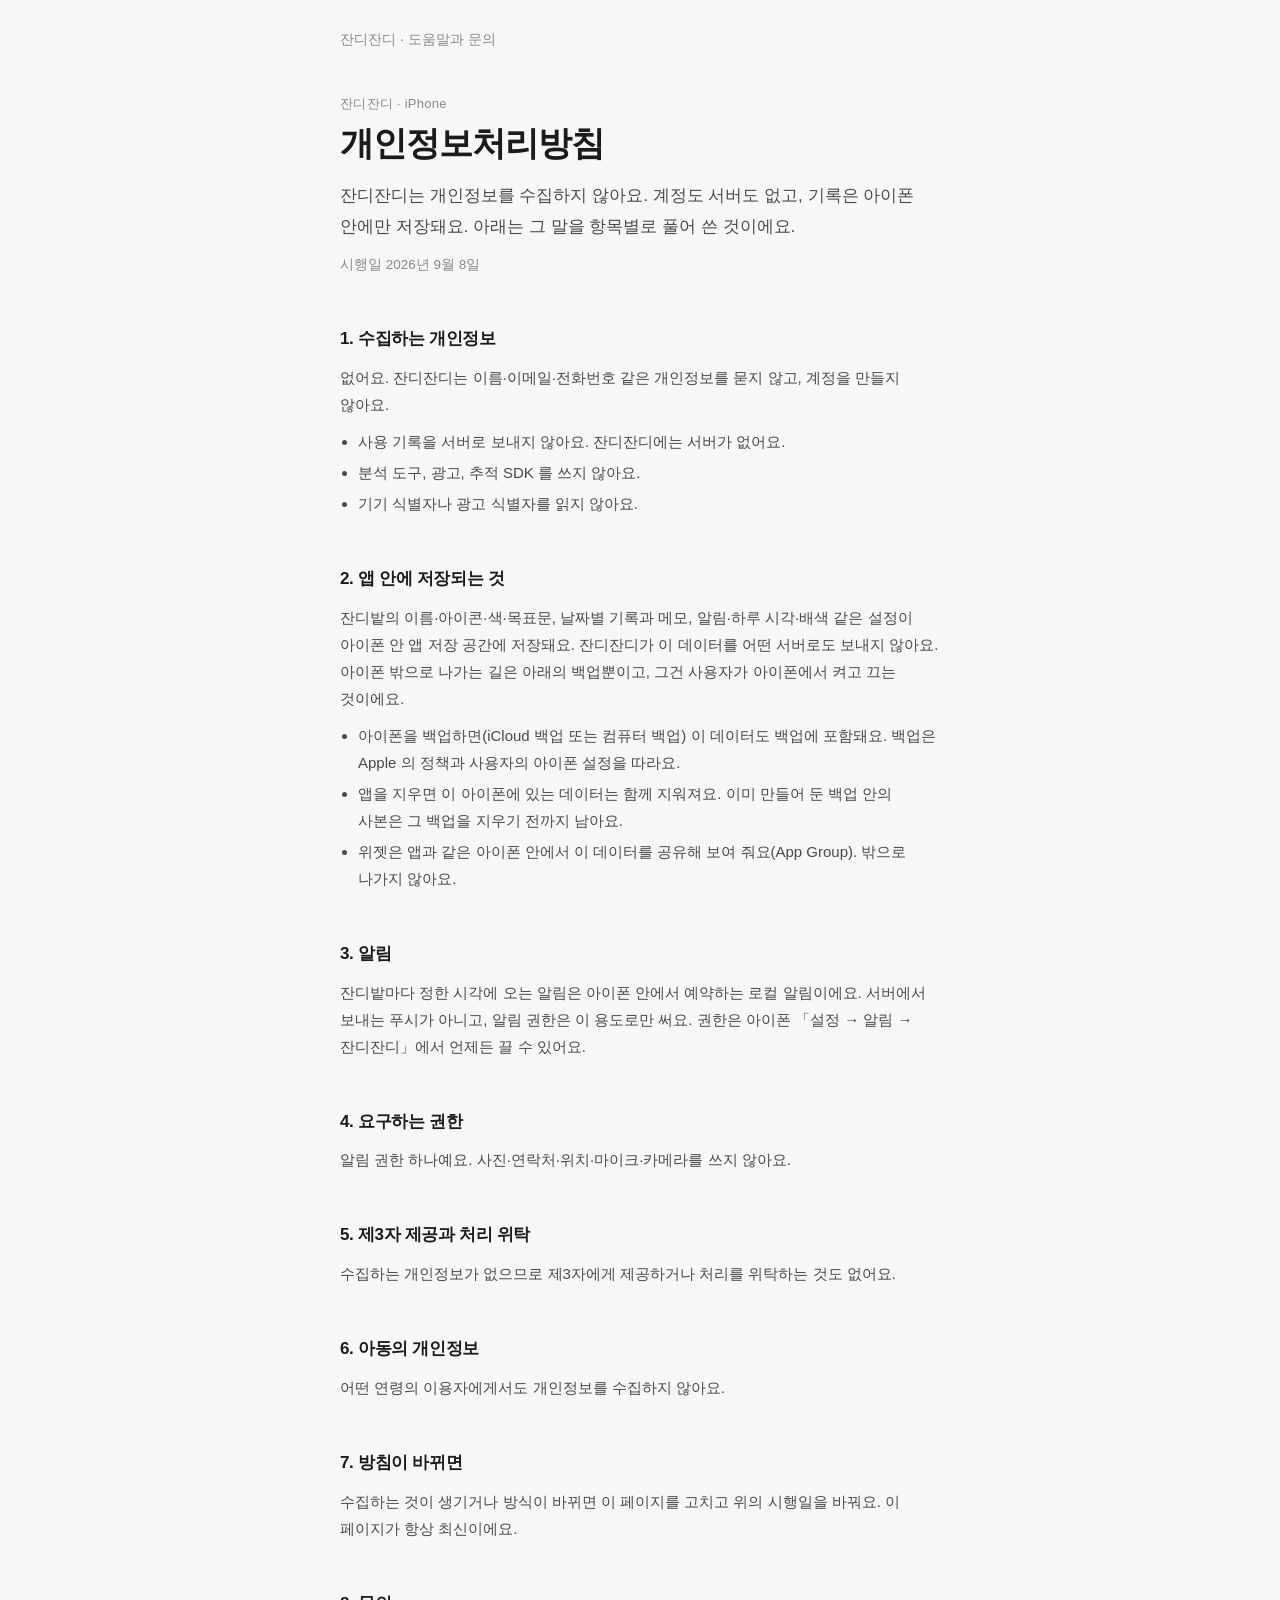
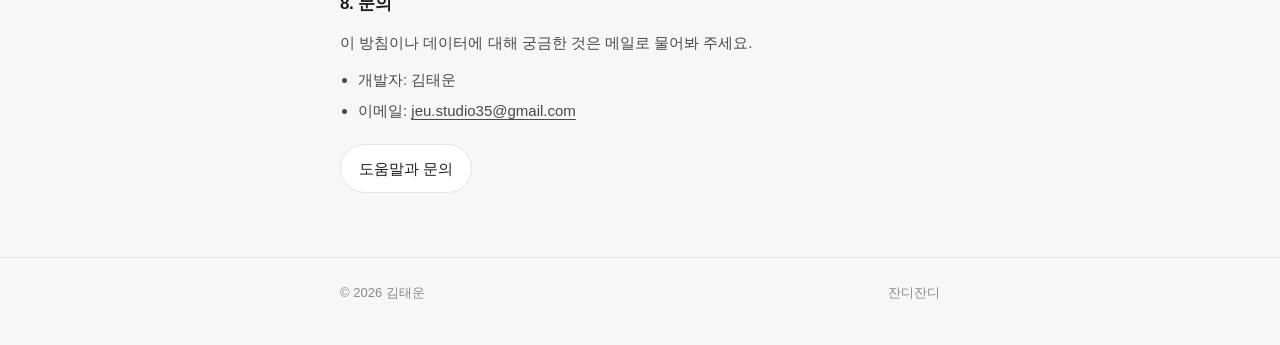
==== privacy/index.html @ 31c65d12 "잔디잔디 도움말·개인정보처리방침 페이지" ====
<!doctype html>
<html lang="ko">
<head>
<meta charset="utf-8">
<meta name="viewport" content="width=device-width, initial-scale=1, viewport-fit=cover">
<title>잔디잔디 — 개인정보처리방침</title>
<meta name="description" content="잔디잔디는 개인정보를 수집하지 않아요. 기록은 아이폰 안에만 저장돼요.">
<meta name="theme-color" content="#f7f7f7" media="(prefers-color-scheme: light)">
<meta name="theme-color" content="#0c0c0d" media="(prefers-color-scheme: dark)">
<!-- App Store Connect 의 「개인정보 처리방침 URL」이 이 주소다. 옮기면 그쪽과 앱의 src/links.ts 도 같이 고쳐야 한다. -->
<link rel="canonical" href="https://dinggi5.github.io/jandijandi-site/privacy/">
<link rel="stylesheet" href="../assets/style.css">
</head>
<body>

<div class="head"><div class="wrap"><a href="../">잔디잔디</a> · <a href="../support/">도움말과 문의</a></div></div>

<main>
  <div class="wrap">
    <p class="label">잔디잔디 · iPhone</p>
    <h1>개인정보처리방침</h1>
    <p class="lead">
      잔디잔디는 개인정보를 수집하지 않아요. 계정도 서버도 없고, 기록은 아이폰 안에만 저장돼요.
      아래는 그 말을 항목별로 풀어 쓴 것이에요.
    </p>
    <p class="date">시행일 2026년 9월 8일</p>

    <h2>1. 수집하는 개인정보</h2>
    <p>없어요. 잔디잔디는 이름·이메일·전화번호 같은 개인정보를 묻지 않고, 계정을 만들지 않아요.</p>
    <ul>
      <li>사용 기록을 서버로 보내지 않아요. 잔디잔디에는 서버가 없어요.</li>
      <li>분석 도구, 광고, 추적 SDK 를 쓰지 않아요.</li>
      <li>기기 식별자나 광고 식별자를 읽지 않아요.</li>
    </ul>

    <h2>2. 앱 안에 저장되는 것</h2>
    <p>잔디밭의 이름·아이콘·색·목표문, 날짜별 기록과 메모, 알림·하루 시각·배색 같은 설정이 아이폰 안 앱 저장 공간에 저장돼요. 잔디잔디가 이 데이터를 어떤 서버로도 보내지 않아요. 아이폰 밖으로 나가는 길은 아래의 백업뿐이고, 그건 사용자가 아이폰에서 켜고 끄는 것이에요.</p>
    <ul>
      <li>아이폰을 백업하면(iCloud 백업 또는 컴퓨터 백업) 이 데이터도 백업에 포함돼요. 백업은 Apple 의 정책과 사용자의 아이폰 설정을 따라요.</li>
      <li>앱을 지우면 이 아이폰에 있는 데이터는 함께 지워져요. 이미 만들어 둔 백업 안의 사본은 그 백업을 지우기 전까지 남아요.</li>
      <li>위젯은 앱과 같은 아이폰 안에서 이 데이터를 공유해 보여 줘요(App Group). 밖으로 나가지 않아요.</li>
    </ul>

    <h2>3. 알림</h2>
    <p>잔디밭마다 정한 시각에 오는 알림은 아이폰 안에서 예약하는 로컬 알림이에요. 서버에서 보내는 푸시가 아니고, 알림 권한은 이 용도로만 써요. 권한은 아이폰 「설정 → 알림 → 잔디잔디」에서 언제든 끌 수 있어요.</p>

    <h2>4. 요구하는 권한</h2>
    <p>알림 권한 하나예요. 사진·연락처·위치·마이크·카메라를 쓰지 않아요.</p>

    <h2>5. 제3자 제공과 처리 위탁</h2>
    <p>수집하는 개인정보가 없으므로 제3자에게 제공하거나 처리를 위탁하는 것도 없어요.</p>

    <h2>6. 아동의 개인정보</h2>
    <p>어떤 연령의 이용자에게서도 개인정보를 수집하지 않아요.</p>

    <h2>7. 방침이 바뀌면</h2>
    <p>수집하는 것이 생기거나 방식이 바뀌면 이 페이지를 고치고 위의 시행일을 바꿔요. 이 페이지가 항상 최신이에요.</p>

    <h2>8. 문의</h2>
    <p>이 방침이나 데이터에 대해 궁금한 것은 메일로 물어봐 주세요.</p>
    <ul>
      <li>개발자: 김태운</li>
      <li>이메일: <a class="u" href="mailto:jeu.studio35@gmail.com?subject=잔디잔디%20개인정보%20문의">jeu.studio35@gmail.com</a></li>
    </ul>
    <a class="btn" href="../support/">도움말과 문의</a>
  </div>
</main>

<footer><div class="wrap"><span>© 2026 김태운</span><a href="../">잔디잔디</a></div></footer>
</body>
</html>
---- assets/style.css ----
/* 잔디잔디 문서 페이지 — 앱과 같은 절제. 서체는 시스템(San Francisco / Apple SD Gothic), 장식 없음. */
:root {
  color-scheme: light dark;
  --bg: #f7f7f7;
  --card: #ffffff;
  --text: #1b1b1b;
  --text-2: #4a4a4a;
  --text-3: #8a8a8a;
  --line: #e4e4e4;
  --app: #1b7d3e;
}
@media (prefers-color-scheme: dark) {
  :root {
    --bg: #0c0c0d;
    --card: #161617;
    --text: #f2f2f2;
    --text-2: #c2c2c2;
    --text-3: #7d7d7d;
    --line: #2a2a2b;
    --app: #45c96b;
  }
}
* { box-sizing: border-box; }
html { -webkit-text-size-adjust: 100%; }
body {
  margin: 0;
  background: var(--bg);
  color: var(--text);
  font-family: -apple-system, BlinkMacSystemFont, "Apple SD Gothic Neo", "Pretendard", "Segoe UI", Roboto, sans-serif;
  line-height: 1.7;
  word-break: keep-all;
  overflow-wrap: anywhere;
}
a { color: inherit; }
.wrap { max-width: 640px; margin: 0 auto; padding: 0 20px; }
.head { padding: 28px 0 0; font-size: 14px; color: var(--text-3); }
.head a { text-decoration: none; }
.head a:hover { text-decoration: underline; text-underline-offset: 3px; }
main { padding: 8px 0 64px; }
.label { margin: 32px 0 0; font-size: 13px; color: var(--text-3); letter-spacing: 0.02em; }
h1 { margin: 6px 0 0; font-size: clamp(26px, 5vw, 34px); font-weight: 700; letter-spacing: -0.03em; line-height: 1.3; }
.lead { margin: 16px 0 0; font-size: 17px; line-height: 1.8; color: var(--text-2); }
.date { margin: 10px 0 0; font-size: 13.5px; color: var(--text-3); }
h2 { margin: 48px 0 0; font-size: 17px; font-weight: 700; letter-spacing: -0.02em; }
h3 { margin: 26px 0 0; font-size: 15.5px; font-weight: 600; letter-spacing: -0.01em; }
p { margin: 10px 0 0; font-size: 15px; line-height: 1.8; color: var(--text-2); }
ul { margin: 10px 0 0; padding-left: 18px; }
li { font-size: 15px; line-height: 1.8; color: var(--text-2); }
li + li { margin-top: 4px; }
.u { text-decoration: underline; text-underline-offset: 3px; }
.btn {
  display: inline-block;
  margin-top: 20px;
  padding: 11px 18px;
  border: 1px solid var(--line);
  border-radius: 999px;
  background: var(--card);
  color: var(--text);
  font-size: 15px;
  font-weight: 500;
  text-decoration: none;
}
.btn:hover { border-color: var(--text-3); }
.fine { font-size: 13.5px; color: var(--text-3); }
.cards { display: grid; gap: 12px; margin-top: 28px; }
.card {
  display: block;
  padding: 18px 20px;
  border: 1px solid var(--line);
  border-radius: 18px;
  background: var(--card);
  text-decoration: none;
}
.card strong { display: block; font-size: 16px; font-weight: 600; letter-spacing: -0.02em; }
.card span { display: block; margin-top: 4px; font-size: 14px; color: var(--text-3); }
footer { padding: 24px 0 40px; border-top: 1px solid var(--line); font-size: 13px; color: var(--text-3); }
footer .wrap { display: flex; justify-content: space-between; gap: 16px; flex-wrap: wrap; }
footer a { text-decoration: none; }
footer a:hover { text-decoration: underline; text-underline-offset: 3px; }
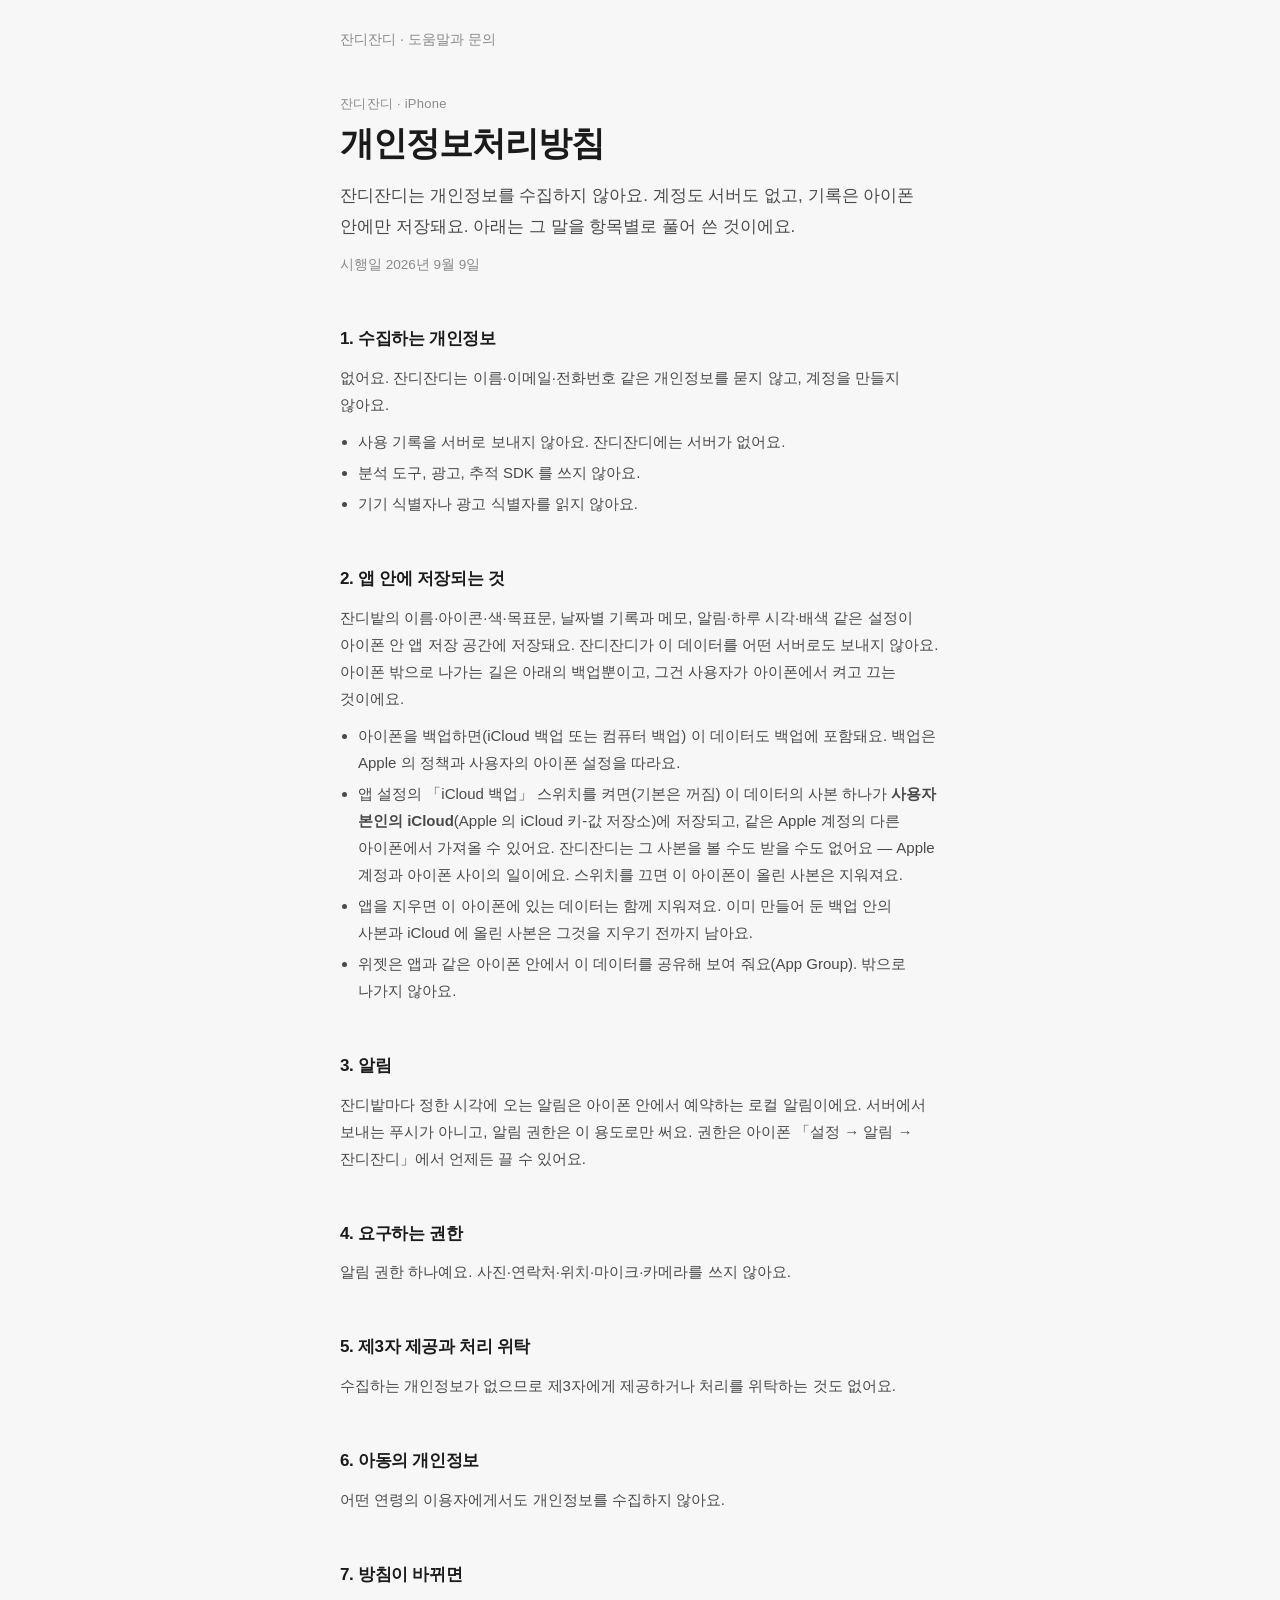
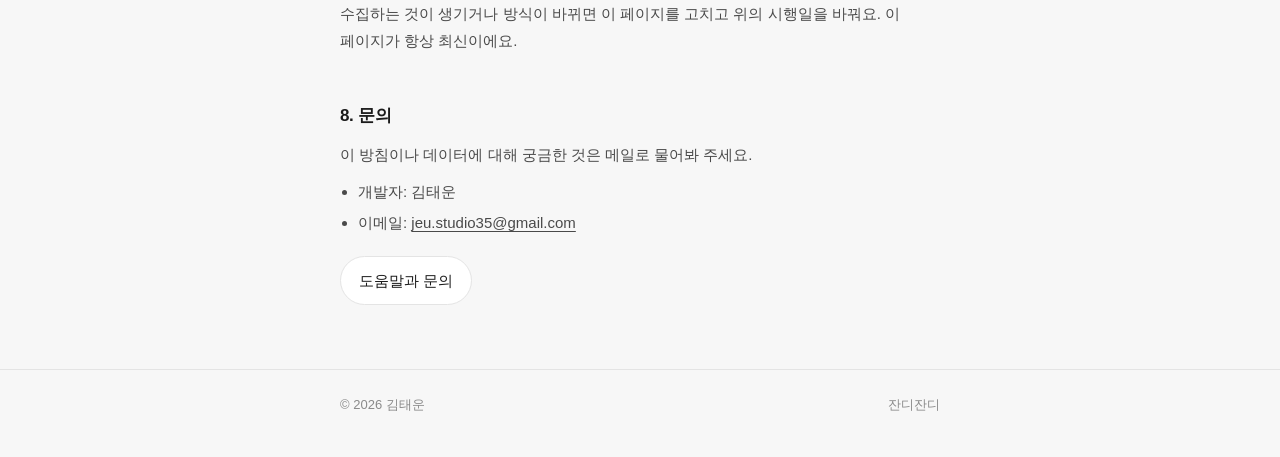
==== commit cd5aec93: "privacy·support: 앱 설정의 「iCloud 백업」 스위치(잔디잔디 1.8) — 사본은 사용자 본인 iCloud 에, 기본 꺼짐, 끄면 삭제" ====
--- a/privacy/index.html
+++ b/privacy/index.html
@@ -23,7 +23,7 @@
       잔디잔디는 개인정보를 수집하지 않아요. 계정도 서버도 없고, 기록은 아이폰 안에만 저장돼요.
       아래는 그 말을 항목별로 풀어 쓴 것이에요.
     </p>
-    <p class="date">시행일 2026년 9월 8일</p>
+    <p class="date">시행일 2026년 9월 9일</p>
 
     <h2>1. 수집하는 개인정보</h2>
     <p>없어요. 잔디잔디는 이름·이메일·전화번호 같은 개인정보를 묻지 않고, 계정을 만들지 않아요.</p>
@@ -37,7 +37,8 @@
     <p>잔디밭의 이름·아이콘·색·목표문, 날짜별 기록과 메모, 알림·하루 시각·배색 같은 설정이 아이폰 안 앱 저장 공간에 저장돼요. 잔디잔디가 이 데이터를 어떤 서버로도 보내지 않아요. 아이폰 밖으로 나가는 길은 아래의 백업뿐이고, 그건 사용자가 아이폰에서 켜고 끄는 것이에요.</p>
     <ul>
       <li>아이폰을 백업하면(iCloud 백업 또는 컴퓨터 백업) 이 데이터도 백업에 포함돼요. 백업은 Apple 의 정책과 사용자의 아이폰 설정을 따라요.</li>
-      <li>앱을 지우면 이 아이폰에 있는 데이터는 함께 지워져요. 이미 만들어 둔 백업 안의 사본은 그 백업을 지우기 전까지 남아요.</li>
+      <li>앱 설정의 「iCloud 백업」 스위치를 켜면(기본은 꺼짐) 이 데이터의 사본 하나가 <strong>사용자 본인의 iCloud</strong>(Apple 의 iCloud 키-값 저장소)에 저장되고, 같은 Apple 계정의 다른 아이폰에서 가져올 수 있어요. 잔디잔디는 그 사본을 볼 수도 받을 수도 없어요 — Apple 계정과 아이폰 사이의 일이에요. 스위치를 끄면 이 아이폰이 올린 사본은 지워져요.</li>
+      <li>앱을 지우면 이 아이폰에 있는 데이터는 함께 지워져요. 이미 만들어 둔 백업 안의 사본과 iCloud 에 올린 사본은 그것을 지우기 전까지 남아요.</li>
       <li>위젯은 앱과 같은 아이폰 안에서 이 데이터를 공유해 보여 줘요(App Group). 밖으로 나가지 않아요.</li>
     </ul>
 
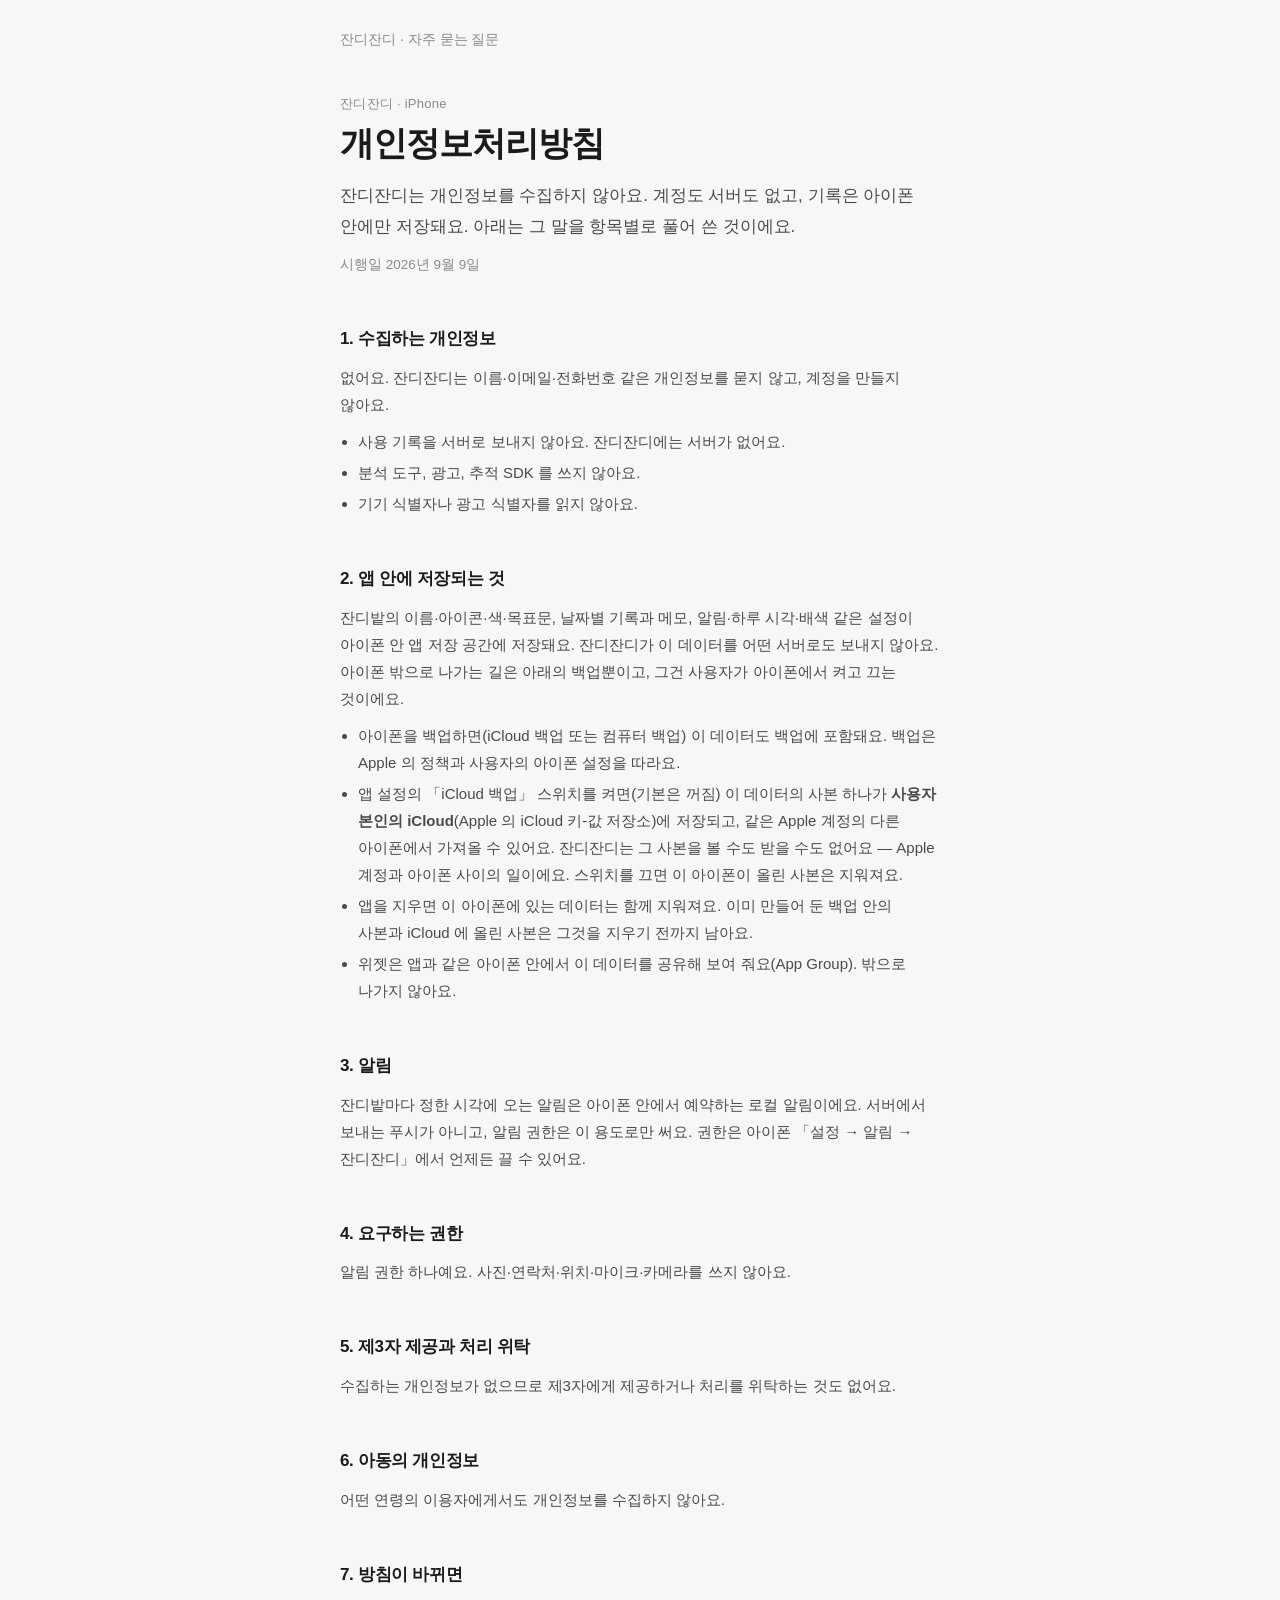
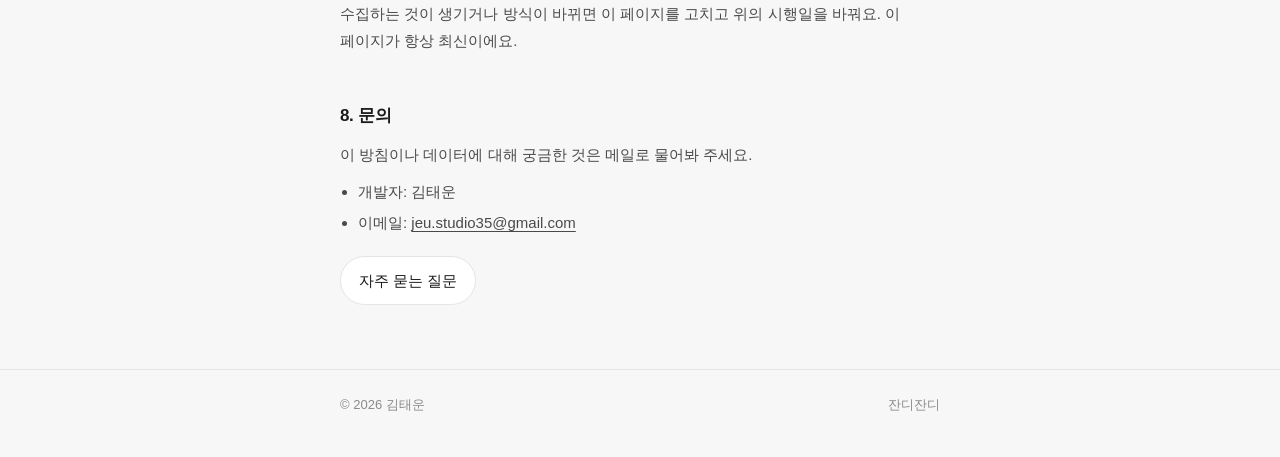
==== commit 6c0159a3: "docs: 도움말과 문의 → 자주 묻는 질문 (잔디잔디 개발 44) 앱 안 바닥글 라벨과 이 페이지 제목은 같은 말이어야 한다(개발 27). 개발 44 에서 앱 라벨이 「자주 묻는" ====
--- a/privacy/index.html
+++ b/privacy/index.html
@@ -13,7 +13,7 @@
 </head>
 <body>
 
-<div class="head"><div class="wrap"><a href="../">잔디잔디</a> · <a href="../support/">도움말과 문의</a></div></div>
+<div class="head"><div class="wrap"><a href="../">잔디잔디</a> · <a href="../support/">자주 묻는 질문</a></div></div>
 
 <main>
   <div class="wrap">
@@ -63,7 +63,7 @@
       <li>개발자: 김태운</li>
       <li>이메일: <a class="u" href="mailto:jeu.studio35@gmail.com?subject=잔디잔디%20개인정보%20문의">jeu.studio35@gmail.com</a></li>
     </ul>
-    <a class="btn" href="../support/">도움말과 문의</a>
+    <a class="btn" href="../support/">자주 묻는 질문</a>
   </div>
 </main>
 
--- a/assets/style.css
+++ b/assets/style.css
@@ -43,6 +43,9 @@
 .date { margin: 10px 0 0; font-size: 13.5px; color: var(--text-3); }
 h2 { margin: 48px 0 0; font-size: 17px; font-weight: 700; letter-spacing: -0.02em; }
 h3 { margin: 26px 0 0; font-size: 15.5px; font-weight: 600; letter-spacing: -0.01em; }
+/* 자주 묻는 질문의 질문 한 줄. h1 아래 바로 h3 를 쓰면 제목 단계가 건너뛰어지므로
+   의미는 h2 로 두고 모양만 h3 를 따른다(문의 h2 와는 크기·간격으로 갈린다). */
+h2.q { margin: 30px 0 0; font-size: 15.5px; font-weight: 600; letter-spacing: -0.01em; }
 p { margin: 10px 0 0; font-size: 15px; line-height: 1.8; color: var(--text-2); }
 ul { margin: 10px 0 0; padding-left: 18px; }
 li { font-size: 15px; line-height: 1.8; color: var(--text-2); }
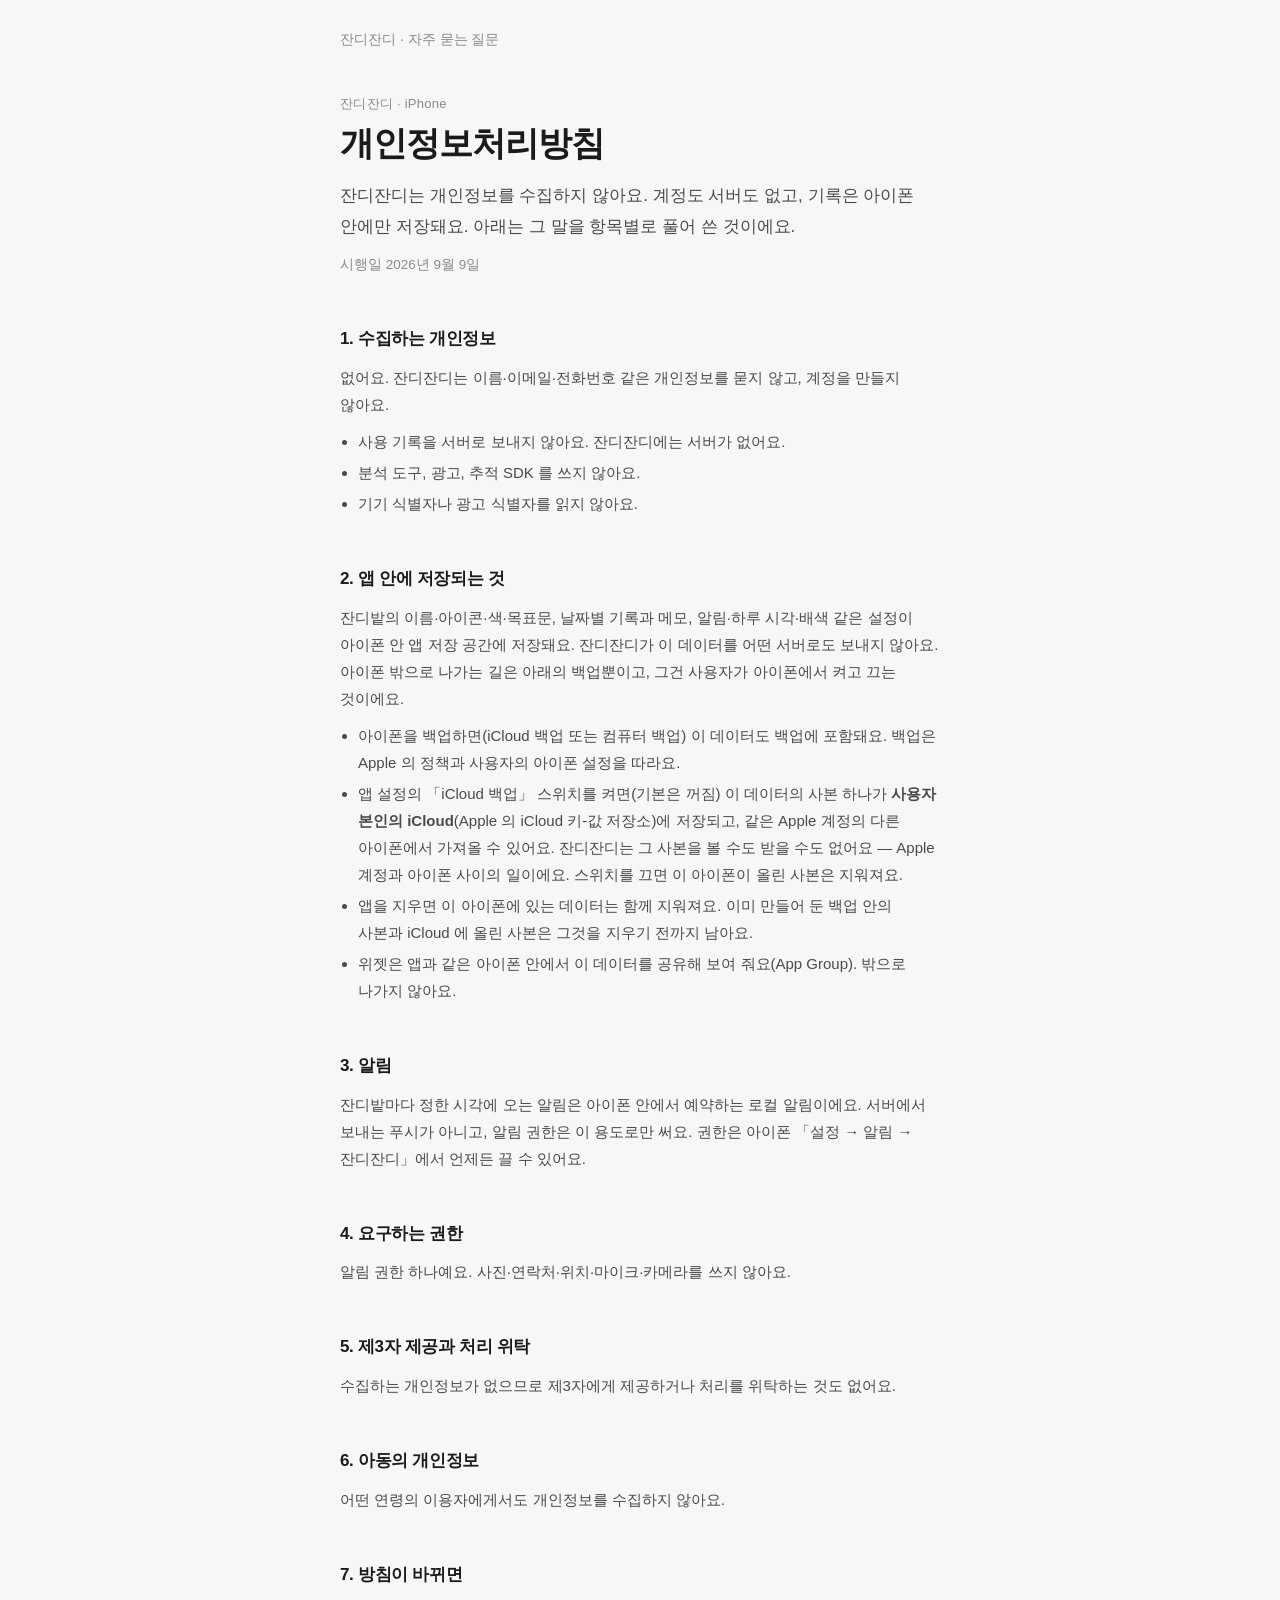
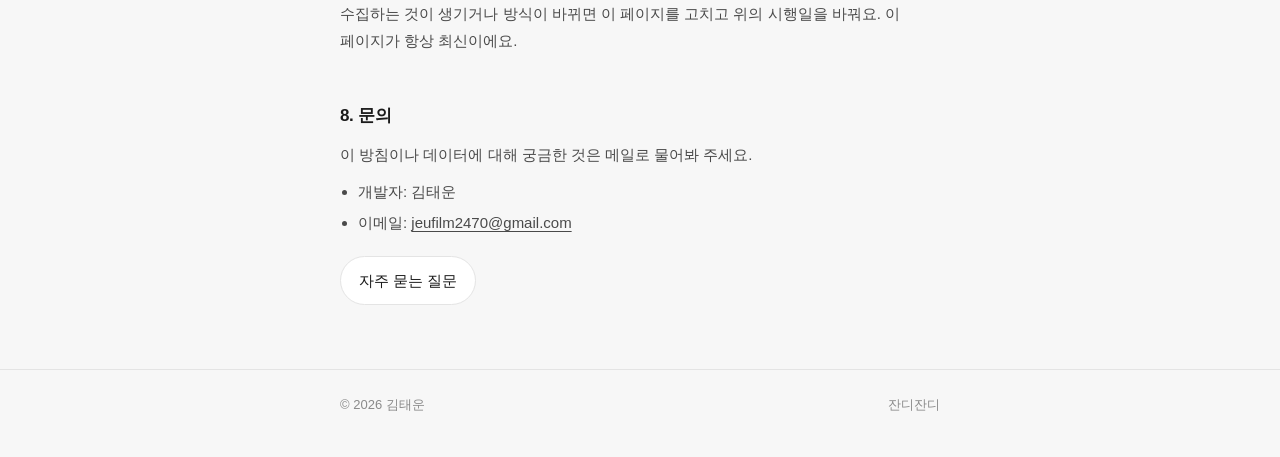
==== commit 2c779574: "지원 메일 변경: jeufilm2470@gmail.com Co-Authored-By: Claude Opus 5.5 <noreply@anthropic.com>" ====
--- a/privacy/index.html
+++ b/privacy/index.html
@@ -61,7 +61,7 @@
     <p>이 방침이나 데이터에 대해 궁금한 것은 메일로 물어봐 주세요.</p>
     <ul>
       <li>개발자: 김태운</li>
-      <li>이메일: <a class="u" href="mailto:jeu.studio35@gmail.com?subject=잔디잔디%20개인정보%20문의">jeu.studio35@gmail.com</a></li>
+      <li>이메일: <a class="u" href="mailto:jeufilm2470@gmail.com?subject=잔디잔디%20개인정보%20문의">jeufilm2470@gmail.com</a></li>
     </ul>
     <a class="btn" href="../support/">자주 묻는 질문</a>
   </div>
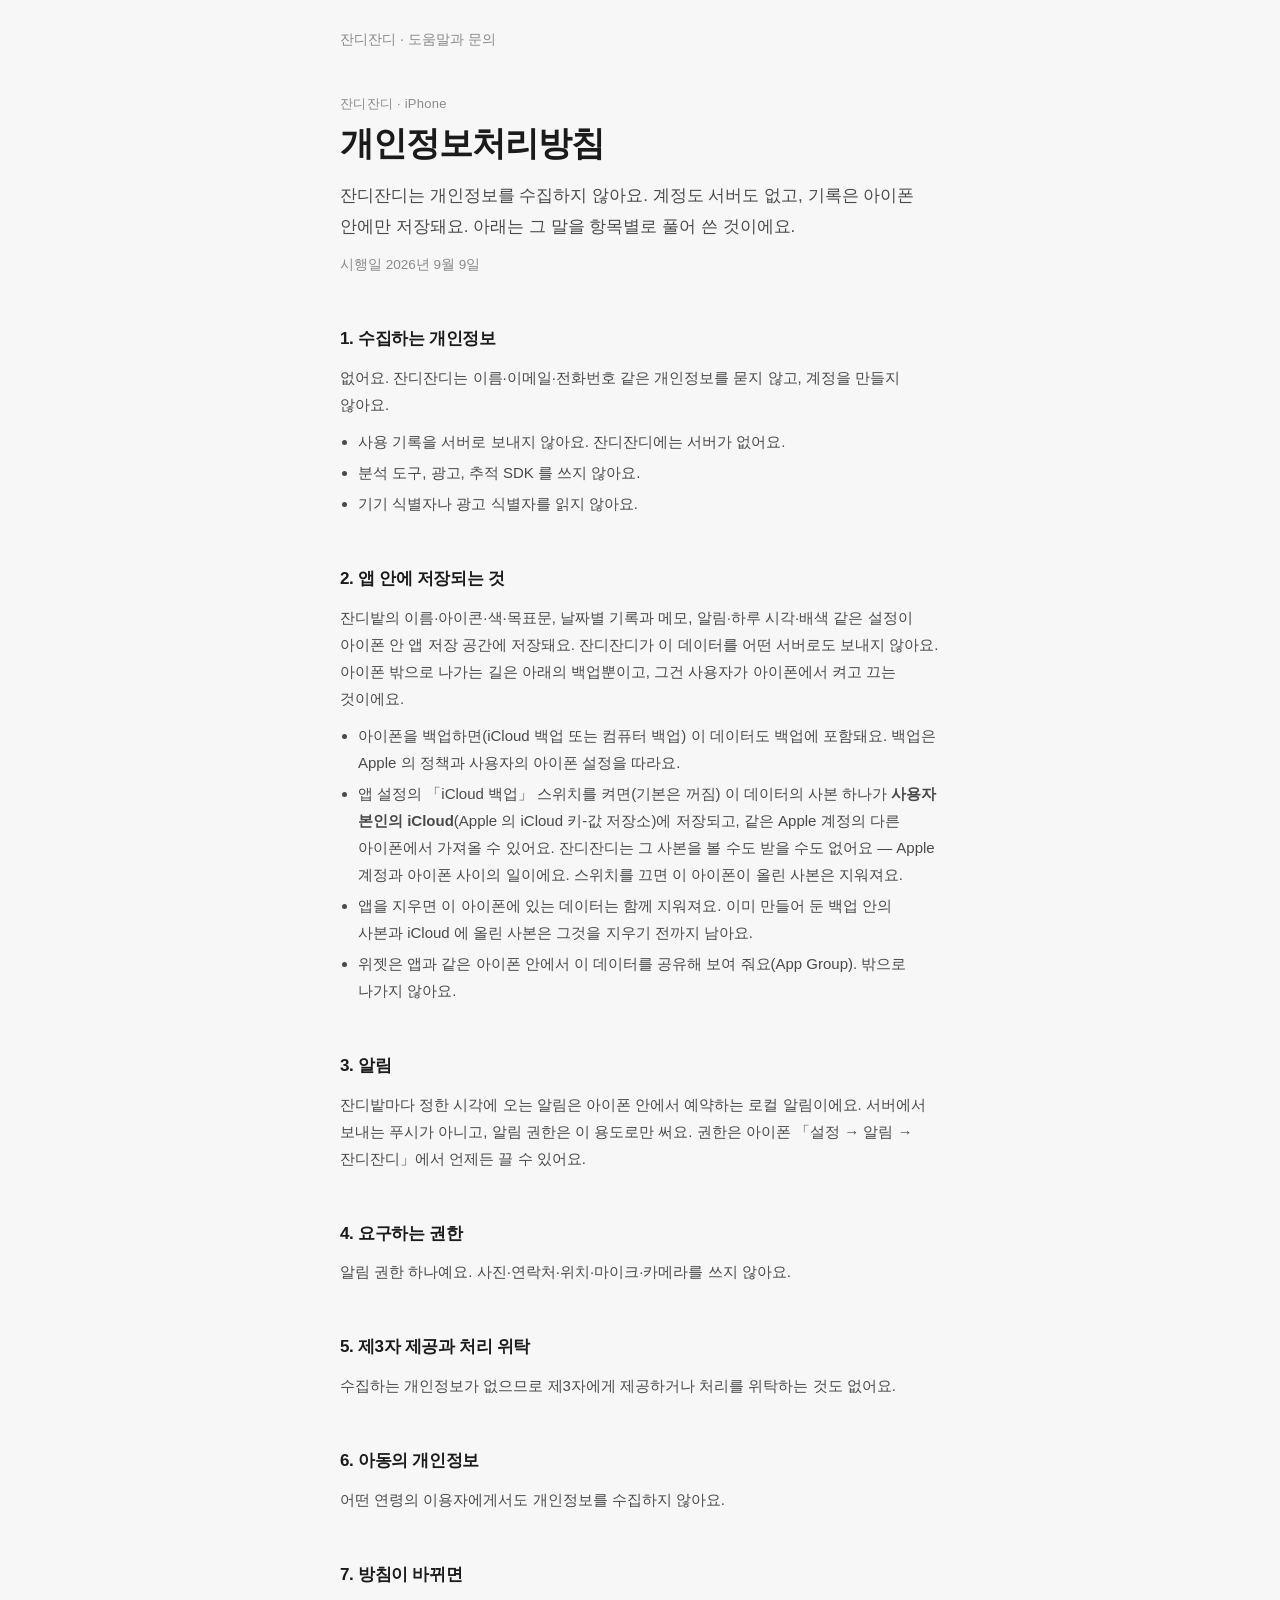
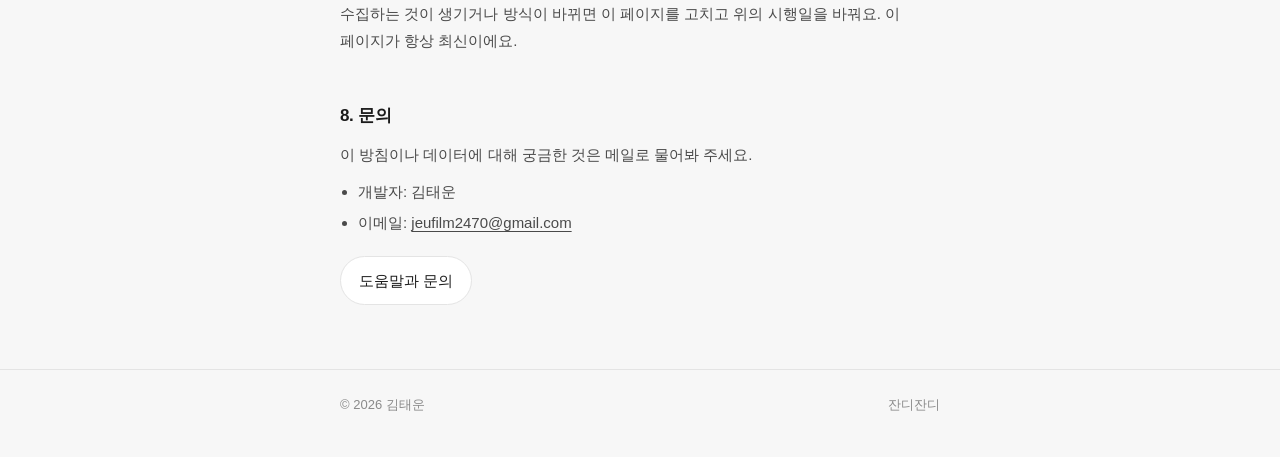
==== commit d05b962c: "지원 메일 변경: jeufilm2470@gmail.com Co-Authored-By: Claude Opus 5.5 <noreply@anthropic.com>" ====
--- a/privacy/index.html
+++ b/privacy/index.html
@@ -13,7 +13,7 @@
 </head>
 <body>
 
-<div class="head"><div class="wrap"><a href="../">잔디잔디</a> · <a href="../support/">자주 묻는 질문</a></div></div>
+<div class="head"><div class="wrap"><a href="../">잔디잔디</a> · <a href="../support/">도움말과 문의</a></div></div>
 
 <main>
   <div class="wrap">
@@ -63,7 +63,7 @@
       <li>개발자: 김태운</li>
       <li>이메일: <a class="u" href="mailto:jeufilm2470@gmail.com?subject=잔디잔디%20개인정보%20문의">jeufilm2470@gmail.com</a></li>
     </ul>
-    <a class="btn" href="../support/">자주 묻는 질문</a>
+    <a class="btn" href="../support/">도움말과 문의</a>
   </div>
 </main>
 
